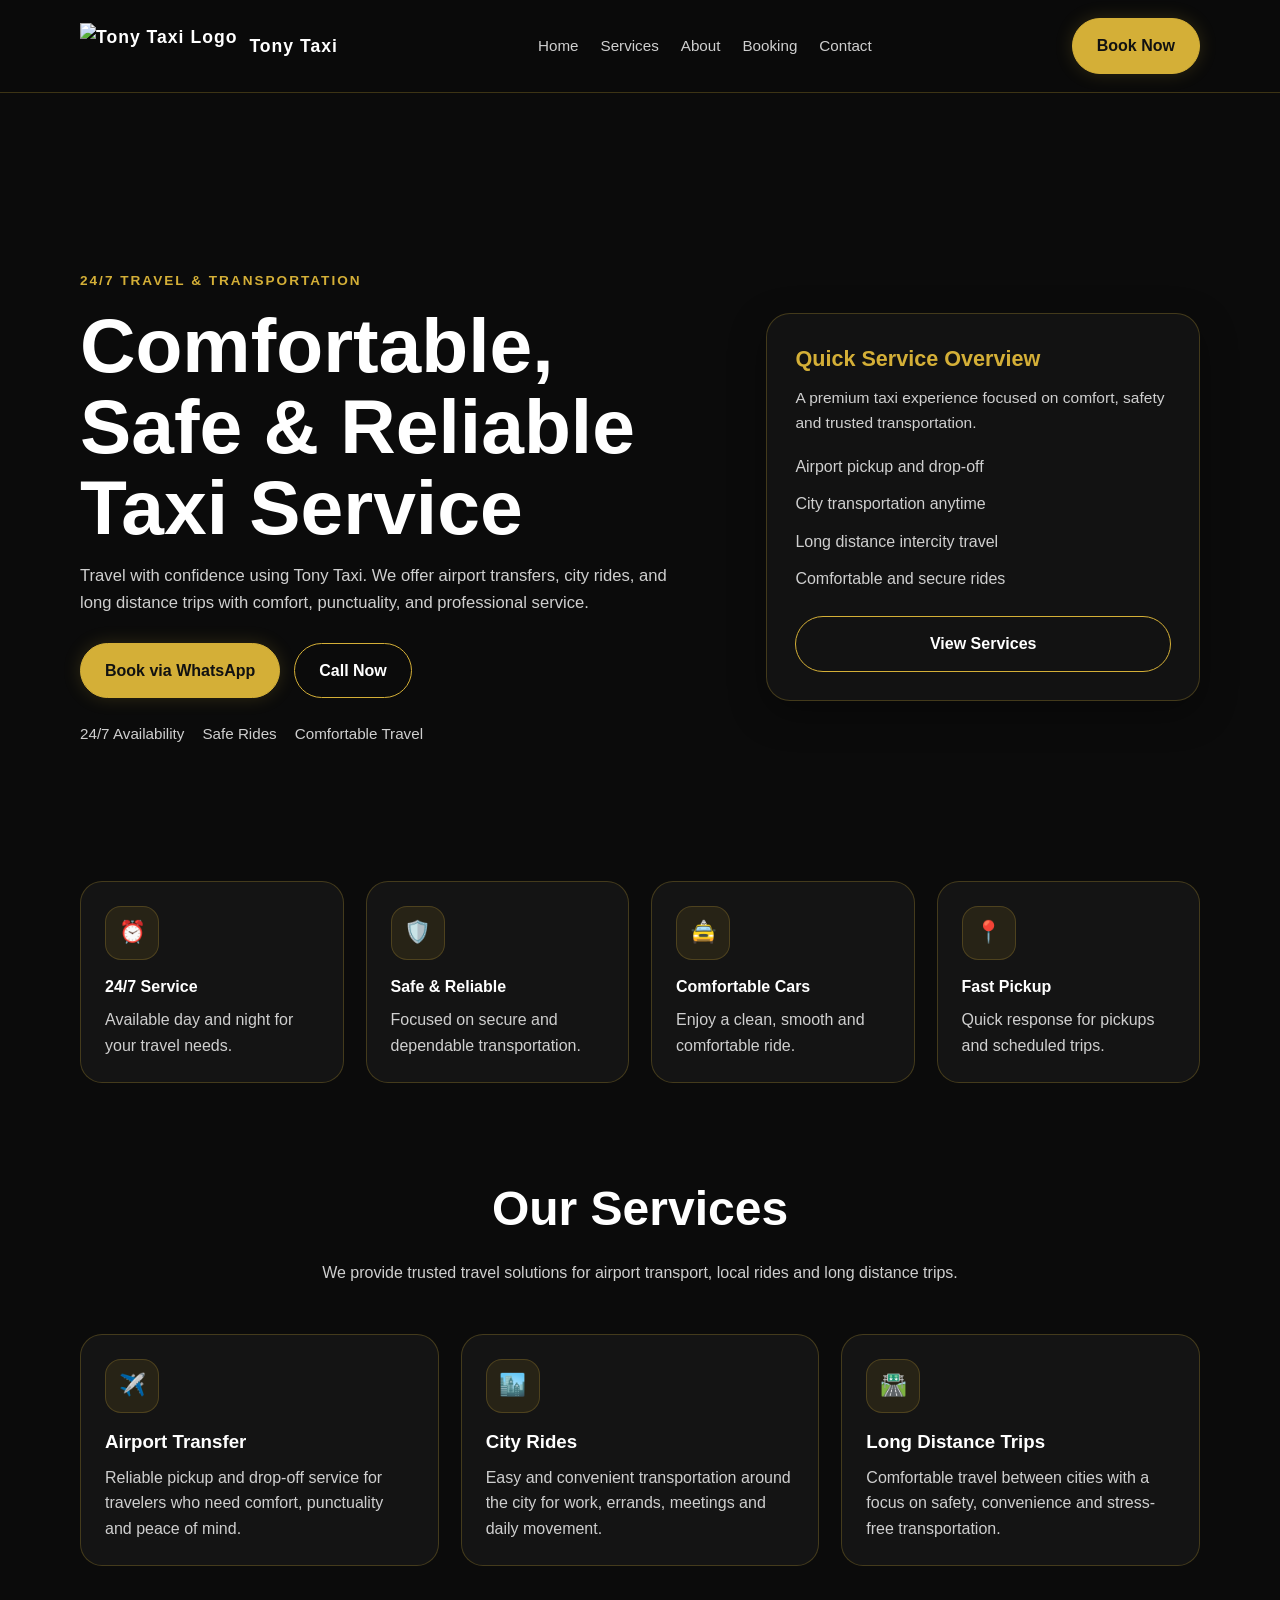
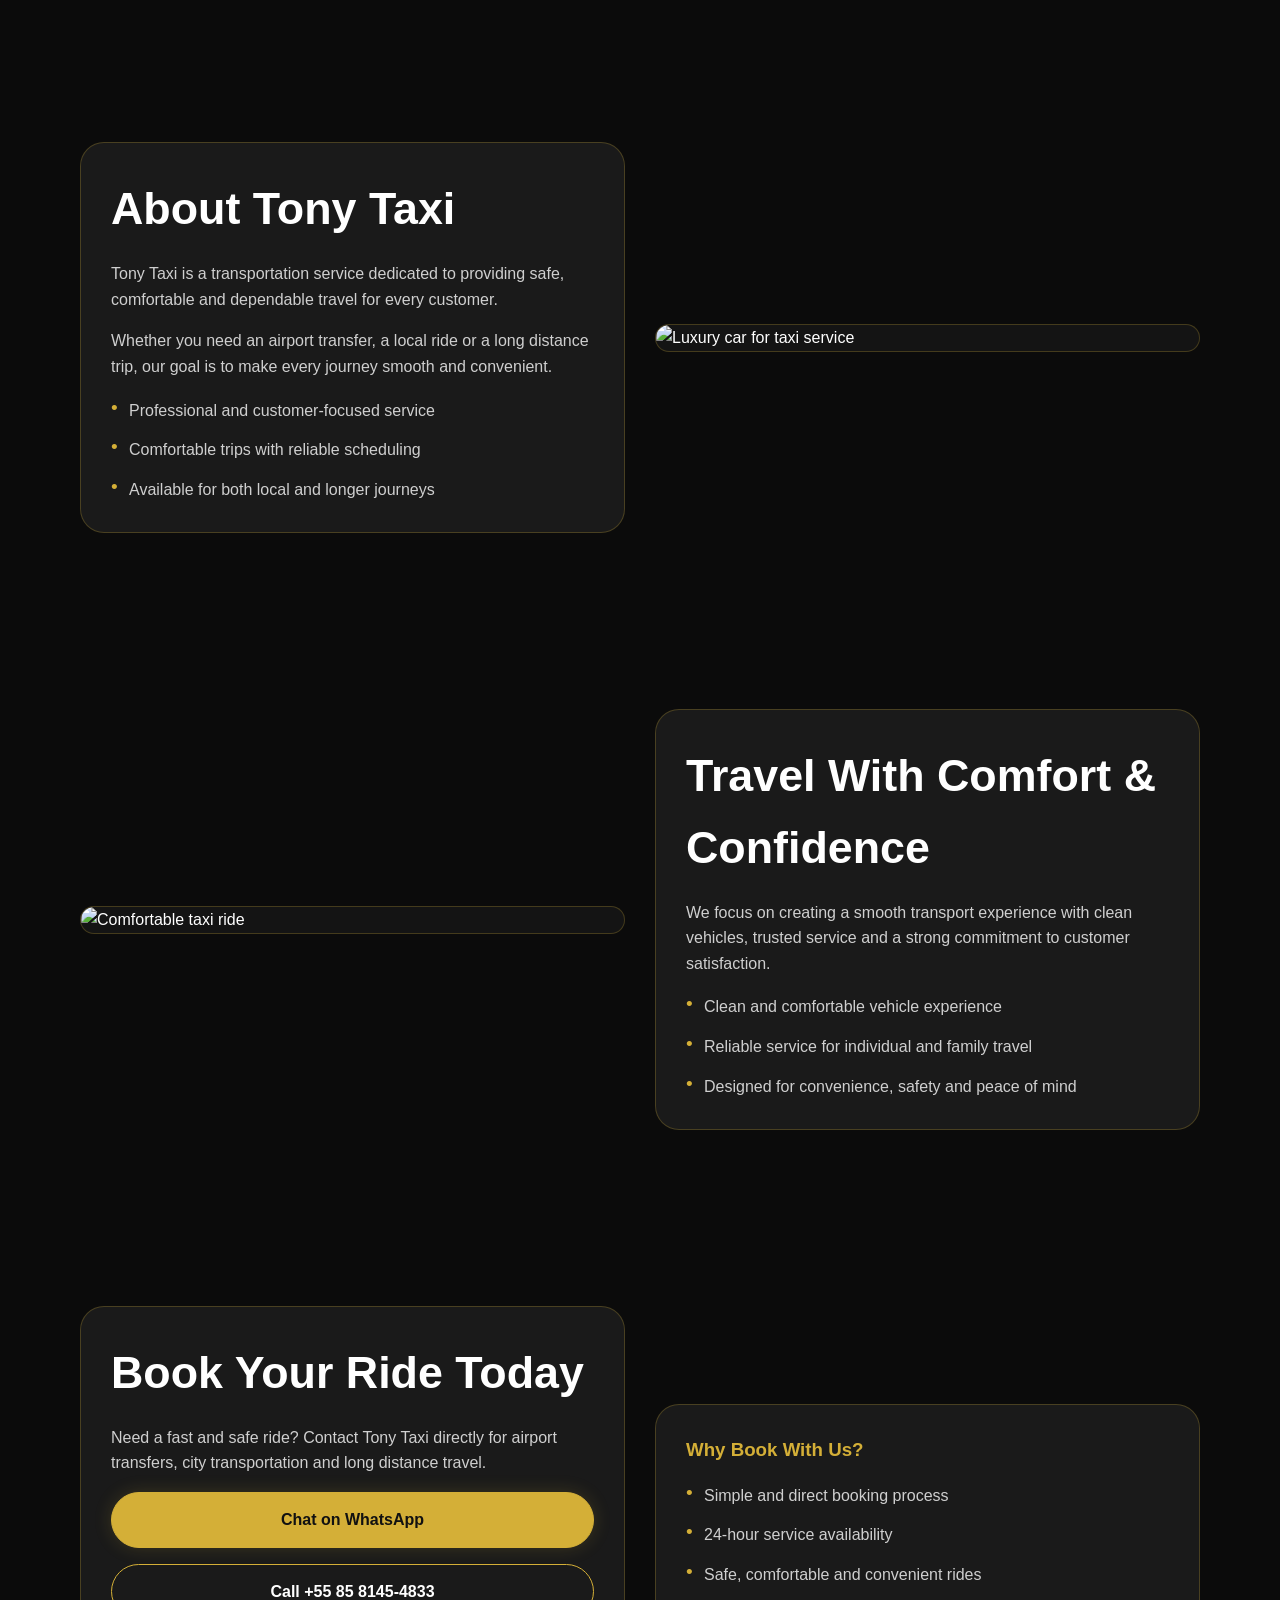
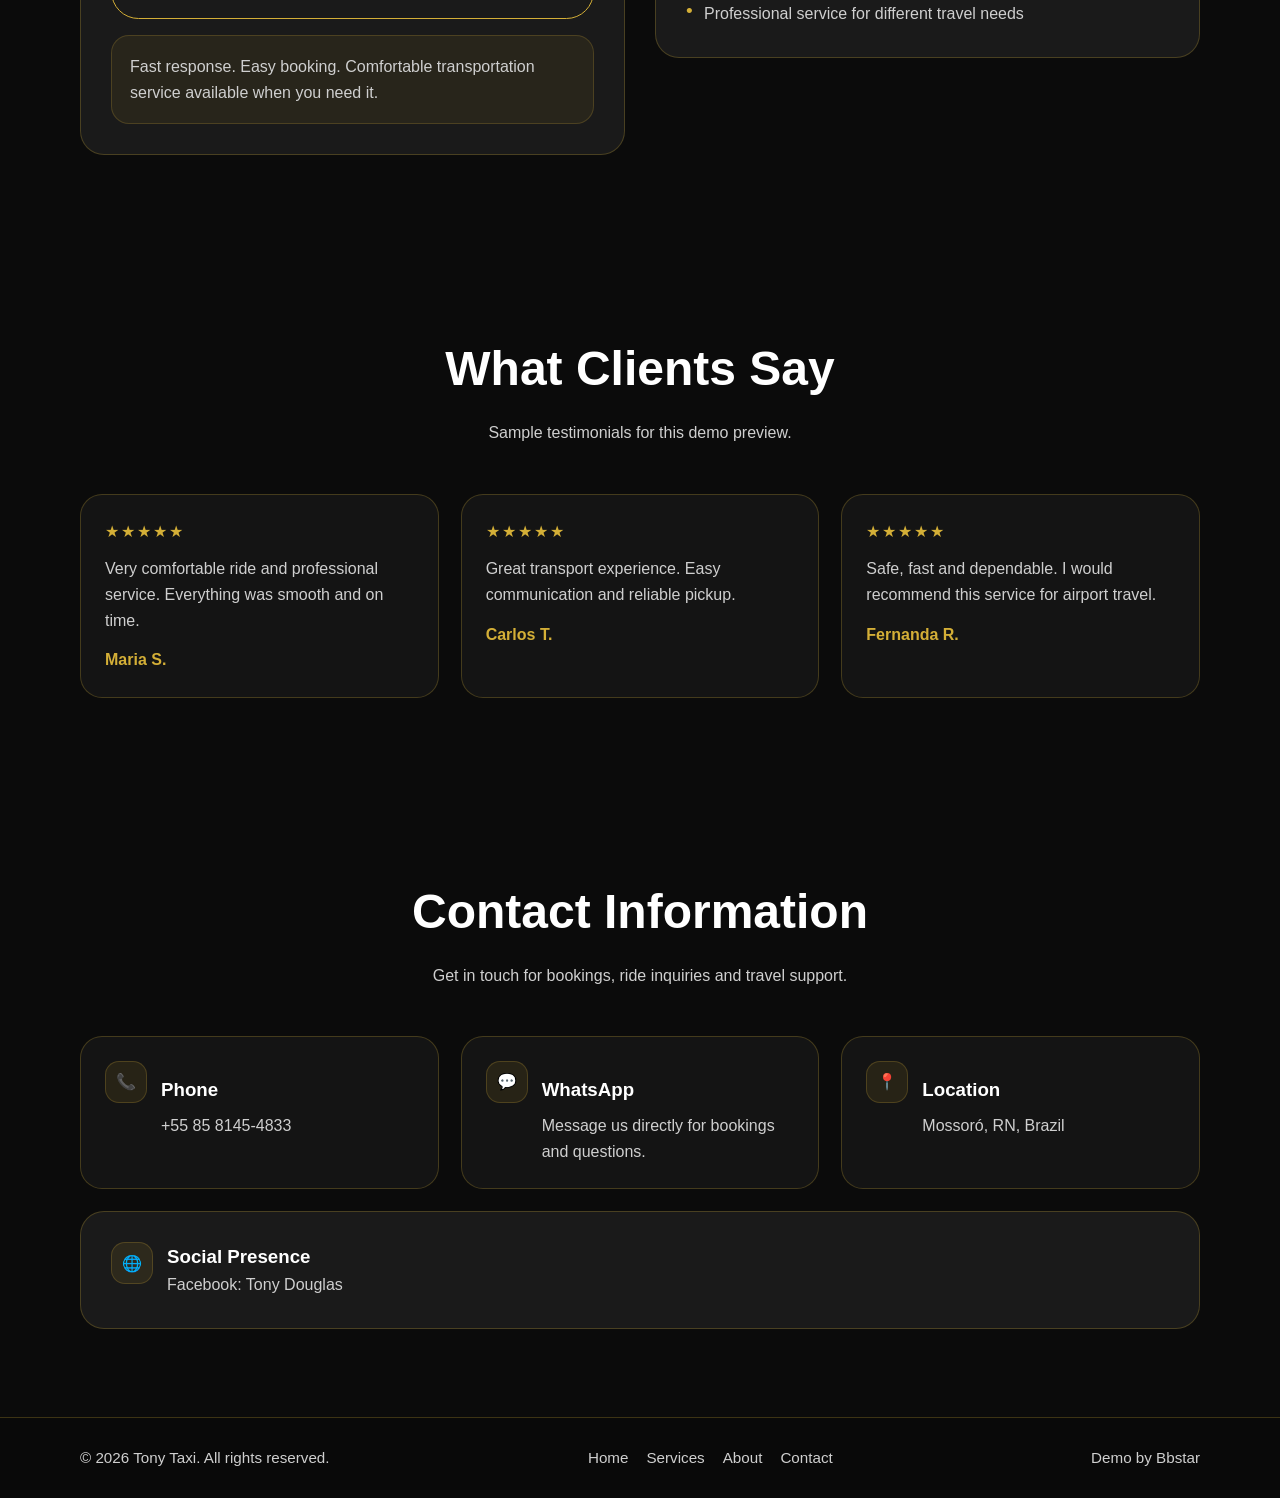
==== index.html @ 76739066 "Add files via upload" ====
<!DOCTYPE html>
<html lang="en">
<head>
  <meta charset="UTF-8" />
  <meta name="viewport" content="width=device-width, initial-scale=1.0" />
  <title>Tony Taxi | Safe & Comfortable Rides</title>
  <style>
    :root{
      --bg:#0b0b0b;
      --bg-soft:#141414;
      --bg-card:#1a1a1a;
      --gold:#d4af37;
      --gold-2:#e4c45a;
      --text:#ffffff;
      --muted:#cfcfcf;
      --line:rgba(212,175,55,.25);
    }

    *{
      margin:0;
      padding:0;
      box-sizing:border-box;
    }

    html{
      scroll-behavior:smooth;
    }

    body{
      font-family: Arial, Helvetica, sans-serif;
      background:var(--bg);
      color:var(--text);
      line-height:1.6;
    }

    img{
      max-width:100%;
      display:block;
    }

    a{
      text-decoration:none;
      color:inherit;
    }

    .container{
      width:min(1120px, 92%);
      margin:auto;
    }

    .navbar{
      position:sticky;
      top:0;
      z-index:1000;
      background:rgba(11,11,11,.95);
      backdrop-filter:blur(10px);
      border-bottom:1px solid var(--line);
    }

    .nav-wrap{
      display:flex;
      align-items:center;
      justify-content:space-between;
      gap:20px;
      padding:18px 0;
    }

    .logo{
      display:flex;
      align-items:center;
      gap:12px;
      font-size:1.1rem;
      font-weight:700;
      letter-spacing:1px;
    }

    .logo-badge{
      width:42px;
      height:42px;
      border-radius:50%;
      border:2px solid var(--gold);
      display:flex;
      align-items:center;
      justify-content:center;
      color:var(--gold);
      font-weight:700;
      box-shadow:0 0 15px rgba(212,175,55,.12);
    }

    .nav-links{
      display:flex;
      align-items:center;
      gap:22px;
      color:var(--muted);
      font-size:.95rem;
    }

    .nav-links a:hover{
      color:var(--gold);
    }

    .btn{
      display:inline-flex;
      align-items:center;
      justify-content:center;
      gap:8px;
      padding:14px 24px;
      border-radius:999px;
      font-weight:700;
      transition:.25s ease;
      border:1px solid var(--gold);
      cursor:pointer;
    }

    .btn-primary{
      background:var(--gold);
      color:#111;
      box-shadow:0 0 18px rgba(212,175,55,.18);
    }

    .btn-primary:hover{
      background:var(--gold-2);
      transform:translateY(-2px);
    }

    .btn-outline{
      background:transparent;
      color:var(--text);
    }

    .btn-outline:hover{
      background:rgba(212,175,55,.08);
      transform:translateY(-2px);
    }

    .hero{
      min-height:92vh;
      display:flex;
      align-items:center;
      background:
        linear-gradient(to right, rgba(11,11,11,.92), rgba(11,11,11,.64)),
        url('https://images.unsplash.com/photo-1519003722824-194d4455a60c?auto=format&fit=crop&w=1400&q=80') center/cover no-repeat;
      padding:80px 0;
    }

    .hero-grid{
      display:grid;
      grid-template-columns:1.2fr .8fr;
      gap:36px;
      align-items:center;
    }

    .eyebrow{
      display:inline-block;
      color:var(--gold);
      text-transform:uppercase;
      font-size:.85rem;
      letter-spacing:2px;
      font-weight:700;
      margin-bottom:14px;
    }

    .hero h1{
      font-size:clamp(2.3rem, 6vw, 4.8rem);
      line-height:1.05;
      margin-bottom:16px;
    }

    .hero p{
      max-width:620px;
      color:var(--muted);
      margin-bottom:26px;
      font-size:1.04rem;
    }

    .hero-actions{
      display:flex;
      flex-wrap:wrap;
      gap:14px;
      margin-bottom:24px;
    }

    .hero-points{
      display:flex;
      flex-wrap:wrap;
      gap:18px;
      color:var(--muted);
      font-size:.95rem;
    }

    .hero-card{
      background:rgba(20,20,20,.92);
      border:1px solid var(--line);
      border-radius:24px;
      padding:28px;
      box-shadow:0 12px 36px rgba(0,0,0,.35);
    }

    .hero-card h3{
      color:var(--gold);
      margin-bottom:10px;
      font-size:1.35rem;
    }

    .hero-card p{
      margin-bottom:14px;
      font-size:.97rem;
    }

    .hero-list{
      list-style:none;
      display:grid;
      gap:12px;
      margin:18px 0 24px;
      color:var(--muted);
    }

    section{
      padding:88px 0;
    }

    .section-title{
      text-align:center;
      font-size:clamp(1.9rem,4vw,3rem);
      margin-bottom:12px;
    }

    .section-subtitle{
      max-width:700px;
      margin:0 auto 48px;
      text-align:center;
      color:var(--muted);
    }

    .highlights{
      margin-top:-40px;
      position:relative;
      z-index:2;
    }

    .highlight-grid,
    .services-grid,
    .testimonial-grid,
    .contact-grid{
      display:grid;
      gap:22px;
    }

    .highlight-grid{
      grid-template-columns:repeat(4, 1fr);
    }

    .services-grid,
    .testimonial-grid,
    .contact-grid{
      grid-template-columns:repeat(3, 1fr);
    }

    .card{
      background:var(--bg-soft);
      border:1px solid var(--line);
      border-radius:22px;
      padding:24px;
      transition:.25s ease;
    }

    .card:hover{
      transform:translateY(-4px);
      border-color:rgba(212,175,55,.45);
    }

    .icon{
      width:54px;
      height:54px;
      border-radius:16px;
      background:rgba(212,175,55,.10);
      color:var(--gold);
      display:flex;
      align-items:center;
      justify-content:center;
      font-size:1.35rem;
      border:1px solid rgba(212,175,55,.22);
    }

    .card h3,
    .card h4{
      margin:14px 0 8px;
    }

    .muted{
      color:var(--muted);
    }

    .about-grid,
    .vehicle-grid,
    .booking-grid{
      display:grid;
      grid-template-columns:1fr 1fr;
      gap:30px;
      align-items:center;
    }

    .panel{
      background:var(--bg-card);
      border:1px solid var(--line);
      border-radius:24px;
      padding:30px;
    }

    .about-text h2,
    .vehicle-text h2,
    .booking-text h2{
      font-size:clamp(1.8rem,4vw,2.8rem);
      margin-bottom:16px;
    }

    .about-text p,
    .vehicle-text p,
    .booking-text p{
      color:var(--muted);
      margin-bottom:16px;
    }

    .list{
      list-style:none;
      display:grid;
      gap:14px;
      color:var(--muted);
      margin-top:18px;
    }

    .list li{
      padding-left:18px;
      position:relative;
    }

    .list li::before{
      content:"•";
      position:absolute;
      left:0;
      color:var(--gold);
      font-size:1.2rem;
      line-height:1;
    }

    .image-box{
      overflow:hidden;
      border-radius:24px;
      border:1px solid var(--line);
      background:var(--bg-soft);
    }

    .image-box img{
      width:100%;
      height:100%;
      object-fit:cover;
    }

    .booking-box{
      display:grid;
      gap:16px;
    }

    .booking-note{
      padding:18px;
      border-radius:18px;
      background:rgba(212,175,55,.08);
      border:1px solid rgba(212,175,55,.20);
      color:var(--muted);
    }

    .testimonial{
      position:relative;
    }

    .stars{
      color:var(--gold);
      margin-bottom:12px;
      font-size:1rem;
      letter-spacing:2px;
    }

    .testimonial strong{
      display:block;
      margin-top:14px;
      color:var(--gold);
    }

    .contact-item{
      display:flex;
      gap:14px;
      align-items:flex-start;
    }

    .contact-item + .contact-item{
      margin-top:16px;
    }

    .contact-item .small-icon{
      width:42px;
      height:42px;
      border-radius:14px;
      background:rgba(212,175,55,.10);
      color:var(--gold);
      display:flex;
      align-items:center;
      justify-content:center;
      border:1px solid rgba(212,175,55,.22);
      font-size:1rem;
      flex-shrink:0;
    }

    footer{
      border-top:1px solid var(--line);
      padding:28px 0;
      background:#090909;
    }

    .footer-wrap{
      display:flex;
      align-items:center;
      justify-content:space-between;
      gap:20px;
      flex-wrap:wrap;
      color:var(--muted);
      font-size:.95rem;
    }

    .footer-links{
      display:flex;
      gap:18px;
      flex-wrap:wrap;
    }

    .footer-links a:hover{
      color:var(--gold);
    }

    @media (max-width: 980px){
      .hero-grid,
      .about-grid,
      .vehicle-grid,
      .booking-grid,
      .highlight-grid,
      .services-grid,
      .testimonial-grid,
      .contact-grid{
        grid-template-columns:1fr 1fr;
      }

      .hero{
        min-height:auto;
      }

      .nav-links{
        display:none;
      }
    }

    @media (max-width: 680px){
      .hero-grid,
      .about-grid,
      .vehicle-grid,
      .booking-grid,
      .highlight-grid,
      .services-grid,
      .testimonial-grid,
      .contact-grid{
        grid-template-columns:1fr;
      }

      .hero{
        padding:70px 0 60px;
      }

      .hero-actions{
        flex-direction:column;
        align-items:stretch;
      }

      .btn{
        width:100%;
      }

      .footer-wrap{
        flex-direction:column;
        align-items:flex-start;
      }
    }
  </style>
</head>
<body>

  <!-- Navbar -->
  <header class="navbar">
    <div class="container nav-wrap">
      <a href="#home" class="logo">
        <img src="image/logo.jpg" alt="Tony Taxi Logo" style="height:45px;">
          
 
        <span>Tony Taxi</span>
      </a>

      <nav class="nav-links">
        <a href="#home">Home</a>
        <a href="#services">Services</a>
        <a href="#about">About</a>
        <a href="#booking">Booking</a>
        <a href="#contact">Contact</a>
      </nav>

      <a href="#booking" class="btn btn-primary">Book Now</a>
    </div>
  </header>

  <!-- Hero -->
  <section class="hero" id="home">
    <div class="container hero-grid">
      <div>
        <span class="eyebrow">24/7 Travel & Transportation</span>
        <h1>Comfortable, Safe & Reliable Taxi Service</h1>
        <p>
          Travel with confidence using Tony Taxi. We offer airport transfers,
          city rides, and long distance trips with comfort, punctuality,
          and professional service.
        </p>

        <div class="hero-actions">
          <a href="https://wa.me/558581454833" class="btn btn-primary">Book via WhatsApp</a>
          <a href="tel:+558581454833" class="btn btn-outline">Call Now</a>
        </div>

        <div class="hero-points">
          <span>24/7 Availability</span>
          <span>Safe Rides</span>
          <span>Comfortable Travel</span>
        </div>
      </div>

      <div class="hero-card">
        <h3>Quick Service Overview</h3>
        <p>
          A premium taxi experience focused on comfort, safety and trusted transportation.
        </p>

        <ul class="hero-list">
          <li>Airport pickup and drop-off</li>
          <li>City transportation anytime</li>
          <li>Long distance intercity travel</li>
          <li>Comfortable and secure rides</li>
        </ul>

        <a href="#services" class="btn btn-outline" style="width:100%;">View Services</a>
      </div>
    </div>
  </section>

  <!-- Highlights -->
  <div class="container highlights">
    <div class="highlight-grid">
      <div class="card">
        <div class="icon">⏰</div>
        <h4>24/7 Service</h4>
        <p class="muted">Available day and night for your travel needs.</p>
      </div>

      <div class="card">
        <div class="icon">🛡️</div>
        <h4>Safe & Reliable</h4>
        <p class="muted">Focused on secure and dependable transportation.</p>
      </div>

      <div class="card">
        <div class="icon">🚖</div>
        <h4>Comfortable Cars</h4>
        <p class="muted">Enjoy a clean, smooth and comfortable ride.</p>
      </div>

      <div class="card">
        <div class="icon">📍</div>
        <h4>Fast Pickup</h4>
        <p class="muted">Quick response for pickups and scheduled trips.</p>
      </div>
    </div>
  </div>

  <!-- Services -->
  <section id="services">
    <div class="container">
      <h2 class="section-title">Our Services</h2>
      <p class="section-subtitle">
        We provide trusted travel solutions for airport transport,
        local rides and long distance trips.
      </p>

      <div class="services-grid">
        <div class="card">
          <div class="icon">✈️</div>
          <h3>Airport Transfer</h3>
          <p class="muted">
            Reliable pickup and drop-off service for travelers who need comfort,
            punctuality and peace of mind.
          </p>
        </div>

        <div class="card">
          <div class="icon">🏙️</div>
          <h3>City Rides</h3>
          <p class="muted">
            Easy and convenient transportation around the city for work,
            errands, meetings and daily movement.
          </p>
        </div>

        <div class="card">
          <div class="icon">🛣️</div>
          <h3>Long Distance Trips</h3>
          <p class="muted">
            Comfortable travel between cities with a focus on safety,
            convenience and stress-free transportation.
          </p>
        </div>
      </div>
    </div>
  </section>

  <!-- About -->
  <section id="about">
    <div class="container about-grid">
      <div class="about-text panel">
        <h2>About Tony Taxi</h2>
        <p>
          Tony Taxi is a transportation service dedicated to providing safe,
          comfortable and dependable travel for every customer.
        </p>
        <p>
          Whether you need an airport transfer, a local ride or a long distance trip,
          our goal is to make every journey smooth and convenient.
        </p>

        <ul class="list">
          <li>Professional and customer-focused service</li>
          <li>Comfortable trips with reliable scheduling</li>
          <li>Available for both local and longer journeys</li>
        </ul>
      </div>

      <div class="image-box">
        <img src="https://images.unsplash.com/photo-1503376780353-7e6692767b70?auto=format&fit=crop&w=1200&q=80" alt="Luxury car for taxi service">
      </div>
    </div>
  </section>

  <!-- Vehicle / Experience -->
  <section>
    <div class="container vehicle-grid">
      <div class="image-box">
        <img src="https://images.unsplash.com/photo-1492144534655-ae79c964c9d7?auto=format&fit=crop&w=1200&q=80" alt="Comfortable taxi ride">
      </div>

      <div class="vehicle-text panel">
        <h2>Travel With Comfort & Confidence</h2>
        <p>
          We focus on creating a smooth transport experience with clean vehicles,
          trusted service and a strong commitment to customer satisfaction.
        </p>

        <ul class="list">
          <li>Clean and comfortable vehicle experience</li>
          <li>Reliable service for individual and family travel</li>
          <li>Designed for convenience, safety and peace of mind</li>
        </ul>
      </div>
    </div>
  </section>

  <!-- Booking -->
  <section id="booking">
    <div class="container booking-grid">
      <div class="booking-text panel">
        <h2>Book Your Ride Today</h2>
        <p>
          Need a fast and safe ride? Contact Tony Taxi directly for airport transfers,
          city transportation and long distance travel.
        </p>

        <div class="booking-box">
          <a href="https://wa.link/qt5ljp" class="btn btn-primary">Chat on WhatsApp</a>
          <a href="tel:+558581454833" class="btn btn-outline">Call +55 85 8145-4833</a>
          <div class="booking-note">
            Fast response. Easy booking. Comfortable transportation service available when you need it.
          </div>
        </div>
      </div>

      <div class="panel">
        <h3 style="color: var(--gold); margin-bottom: 14px;">Why Book With Us?</h3>
        <ul class="list">
          <li>Simple and direct booking process</li>
          <li>24-hour service availability</li>
          <li>Safe, comfortable and convenient rides</li>
          <li>Professional service for different travel needs</li>
        </ul>
      </div>
    </div>
  </section>

  <!-- Testimonials -->
  <section>
    <div class="container">
      <h2 class="section-title">What Clients Say</h2>
      <p class="section-subtitle">
        Sample testimonials for this demo preview.
      </p>

      <div class="testimonial-grid">
        <div class="card testimonial">
          <div class="stars">★★★★★</div>
          <p class="muted">
            Very comfortable ride and professional service. Everything was smooth and on time.
          </p>
          <strong>Maria S.</strong>
        </div>

        <div class="card testimonial">
          <div class="stars">★★★★★</div>
          <p class="muted">
            Great transport experience. Easy communication and reliable pickup.
          </p>
          <strong>Carlos T.</strong>
        </div>

        <div class="card testimonial">
          <div class="stars">★★★★★</div>
          <p class="muted">
            Safe, fast and dependable. I would recommend this service for airport travel.
          </p>
          <strong>Fernanda R.</strong>
        </div>
      </div>
    </div>
  </section>

  <!-- Contact -->
  <section id="contact">
    <div class="container">
      <h2 class="section-title">Contact Information</h2>
      <p class="section-subtitle">
        Get in touch for bookings, ride inquiries and travel support.
      </p>

      <div class="contact-grid">
        <div class="card">
          <div class="contact-item">
            <div class="small-icon">📞</div>
            <div>
              <h3>Phone</h3>
              <p class="muted">+55 85 8145-4833</p>
            </div>
          </div>
        </div>

        <div class="card">
          <div class="contact-item">
            <div class="small-icon">💬</div>
            <div>
              <h3>WhatsApp</h3>
              <p class="muted">Message us directly for bookings and questions.</p>
            </div>
          </div>
        </div>

        <div class="card">
          <div class="contact-item">
            <div class="small-icon">📍</div>
            <div>
              <h3>Location</h3>
              <p class="muted">Mossoró, RN, Brazil</p>
            </div>
          </div>
        </div>
      </div>

      <div style="margin-top:22px;" class="panel">
        <div class="contact-item">
          <div class="small-icon">🌐</div>
          <div>
            <h3>Social Presence</h3>
            <p class="muted">Facebook: Tony Douglas</p>
          </div>
        </div>
      </div>
    </div>
  </section>

  <!-- Footer -->
  <footer>
    <div class="container footer-wrap">
      <p>© 2026 Tony Taxi. All rights reserved.</p>

      <div class="footer-links">
        <a href="#home">Home</a>
        <a href="#services">Services</a>
        <a href="#about">About</a>
        <a href="#contact">Contact</a>
      </div>

      <p>Demo by Bbstar</p>
    </div>
  </footer>

</body>
</html>
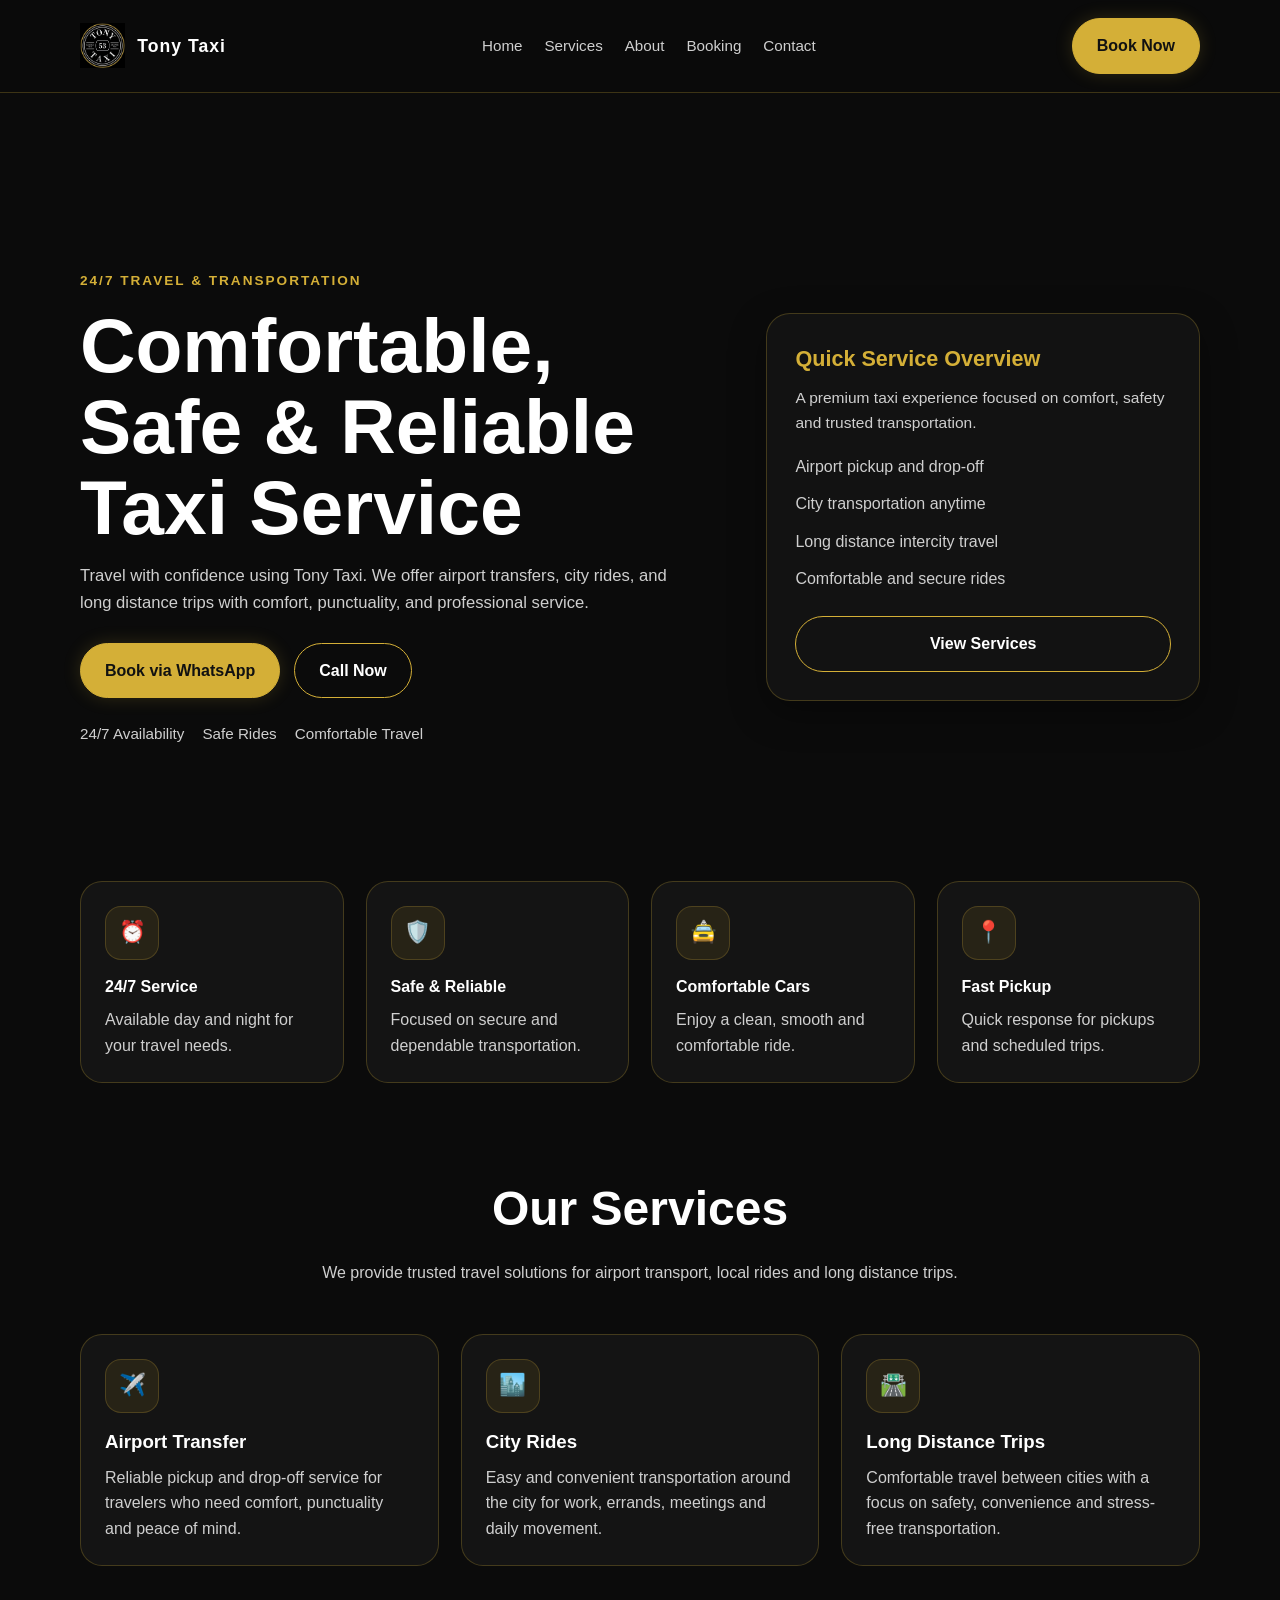
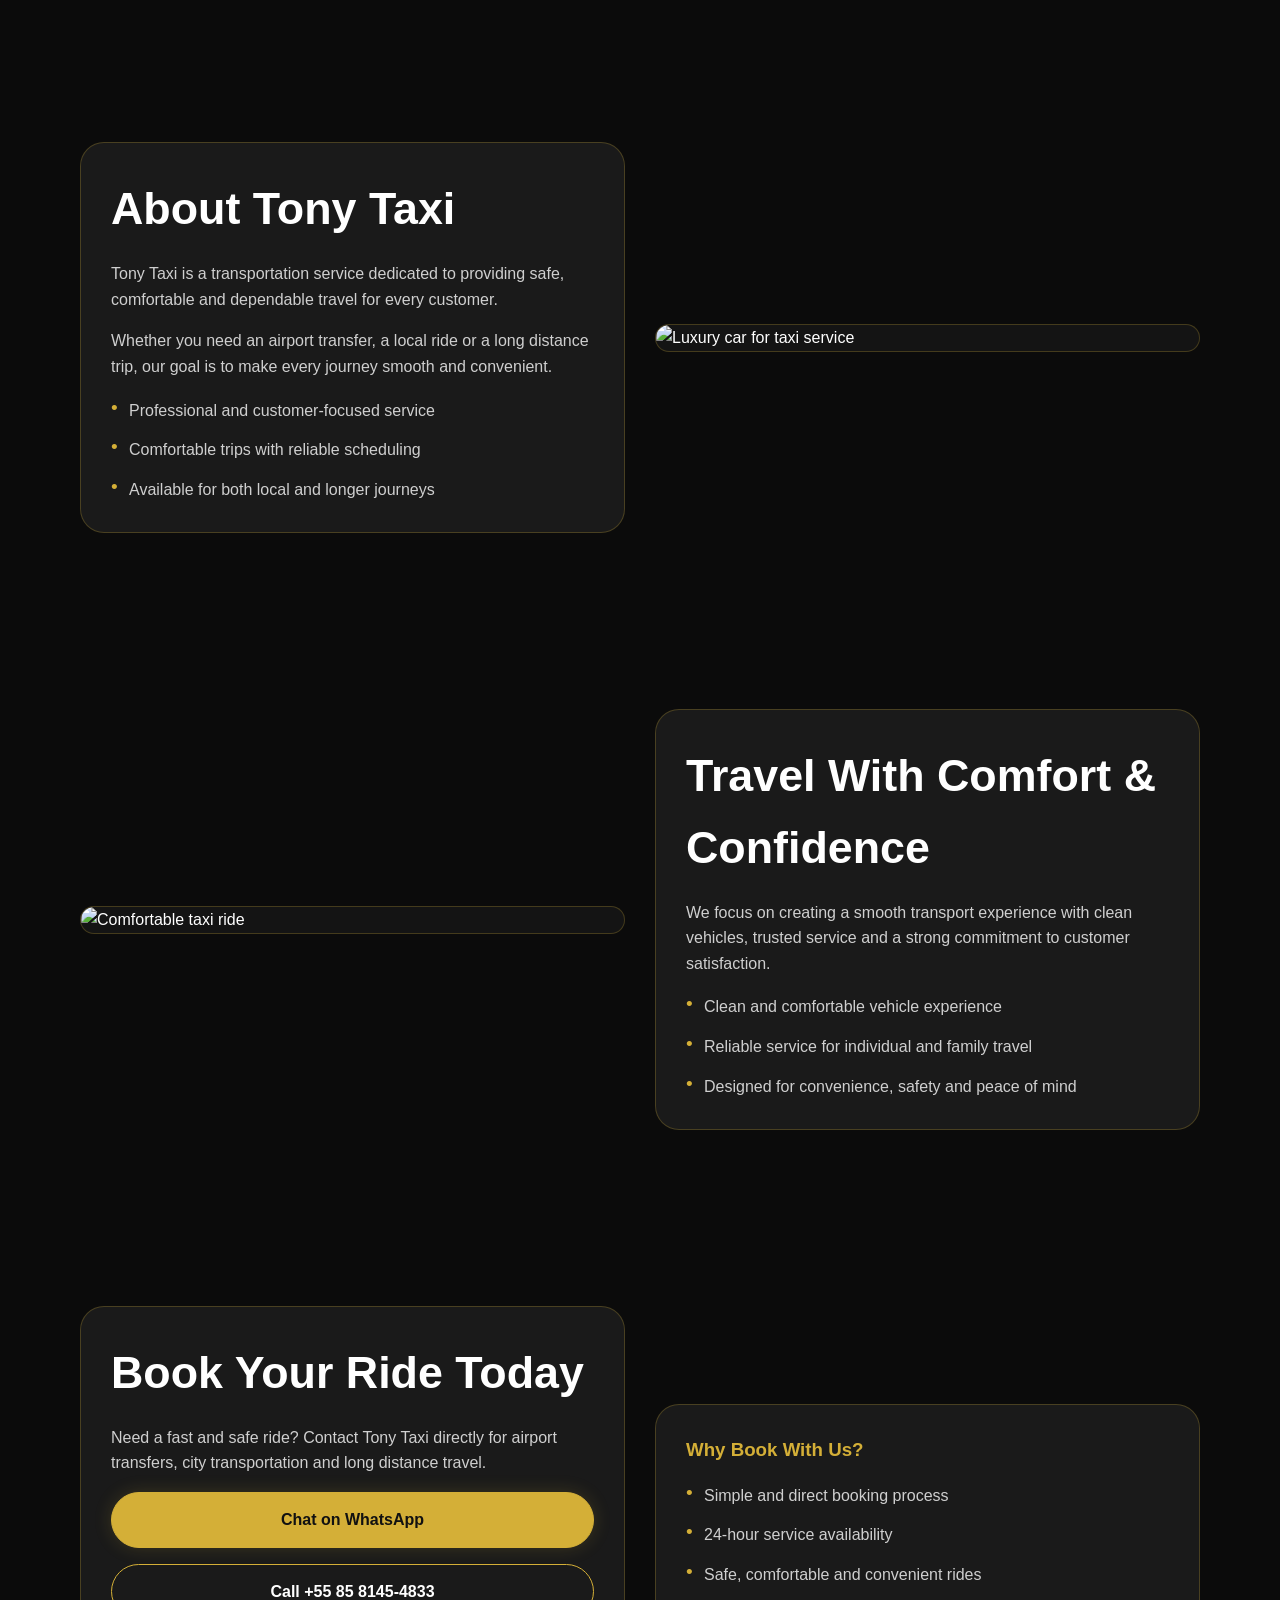
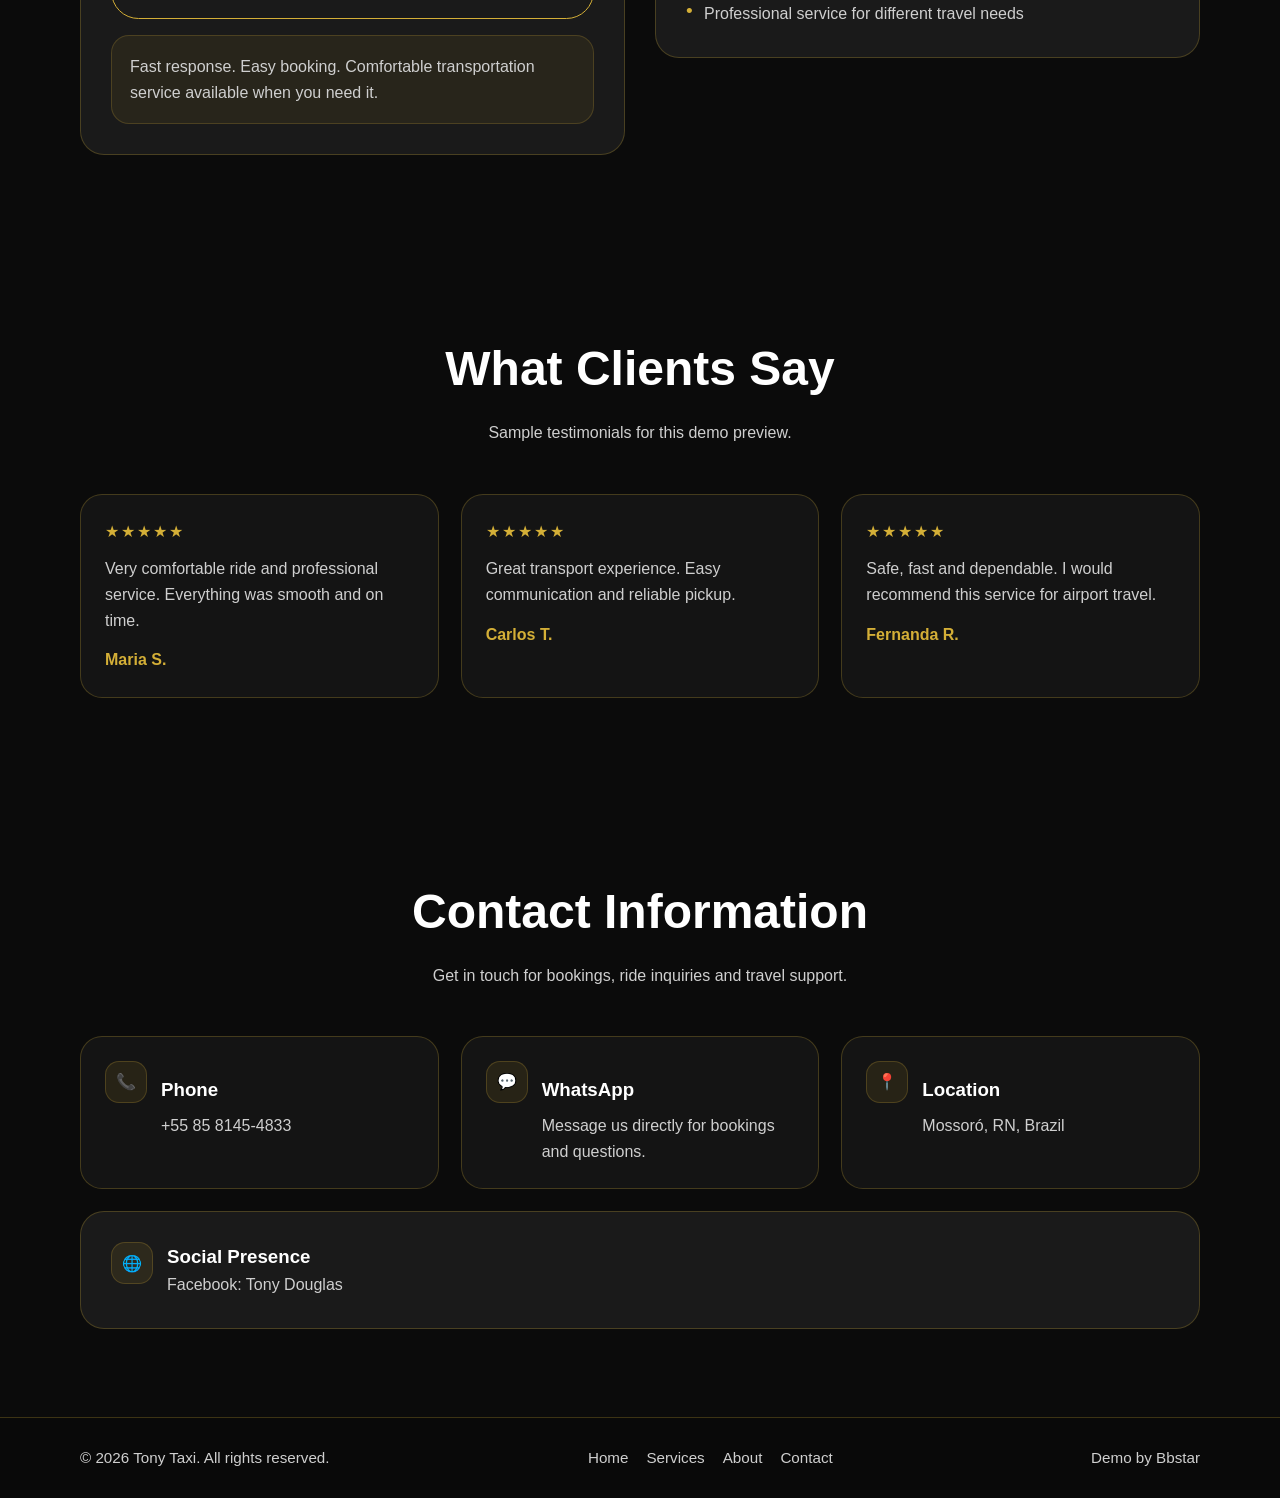
==== commit 2fdad9fd: "Update index.html" ====
--- a/index.html
+++ b/index.html
@@ -495,9 +495,9 @@
   <header class="navbar">
     <div class="container nav-wrap">
       <a href="#home" class="logo">
-        <img src="image/logo.jpg" alt="Tony Taxi Logo" style="height:45px;">
-          
- 
+        <img src="logo.jpg" alt="Tony Taxi Logo" style="height:45px;">
+          
+ 
         <span>Tony Taxi</span>
       </a>
 
@@ -810,4 +810,4 @@
   </footer>
 
 </body>
-</html>+</html>
